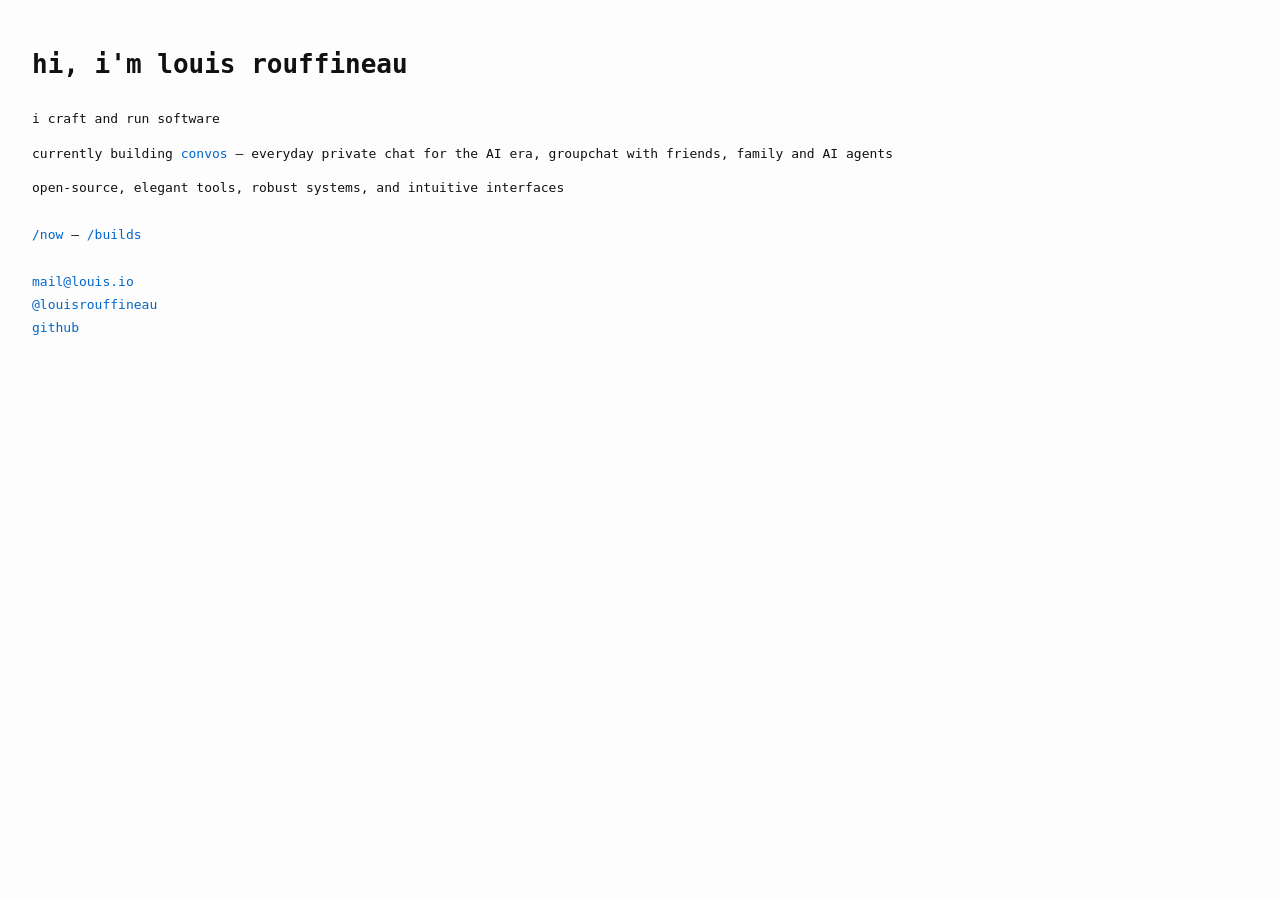
==== index.html @ 96fb40c9 "Update copy to convos.org" ====
<!DOCTYPE html>
<html lang="en">
<head>
  <meta charset="UTF-8">
  <title>louis rouffineau</title>
  <style>
    body {
      background: #fdfdfd;
      color: #111;
      font-family: monospace;
      padding: 2rem;
      margin: 0;
    }
    h1 {
      margin-bottom: 2rem;
    }
    a {
      color: #0066cc;
      text-decoration: none;
      margin-top: 1rem;
    }
    .block, .contact {
      margin-top: 2rem;
    }
    .contact a {
      display: block;
      margin-top: 0.5rem;
    }
    p {
      margin-top: 1.2rem;
    }
  </style>
</head>
<body>
  <h1>hi, i'm louis rouffineau</h1>
  <p>i craft and run software</p>
  <p>currently building <a href="https://www.convos.org">convos</a> – everyday private chat for the AI era, groupchat with friends, family and AI agents</p>
  <p>open-source, elegant tools, robust systems, and intuitive interfaces</p>

  <p class="block">
    <a href="/now">/now</a> – <a href="/builds">/builds</a>
  </p>

  <div class="contact">
    <a href="mailto:mail@louis.io">mail@louis.io</a>
    <a href="https://x.com/louisrouffineau" target="_blank">@louisrouffineau</a>
    <a href="https://github.com/lourou" target="_blank">github</a>
  </div>
</body>
</html>
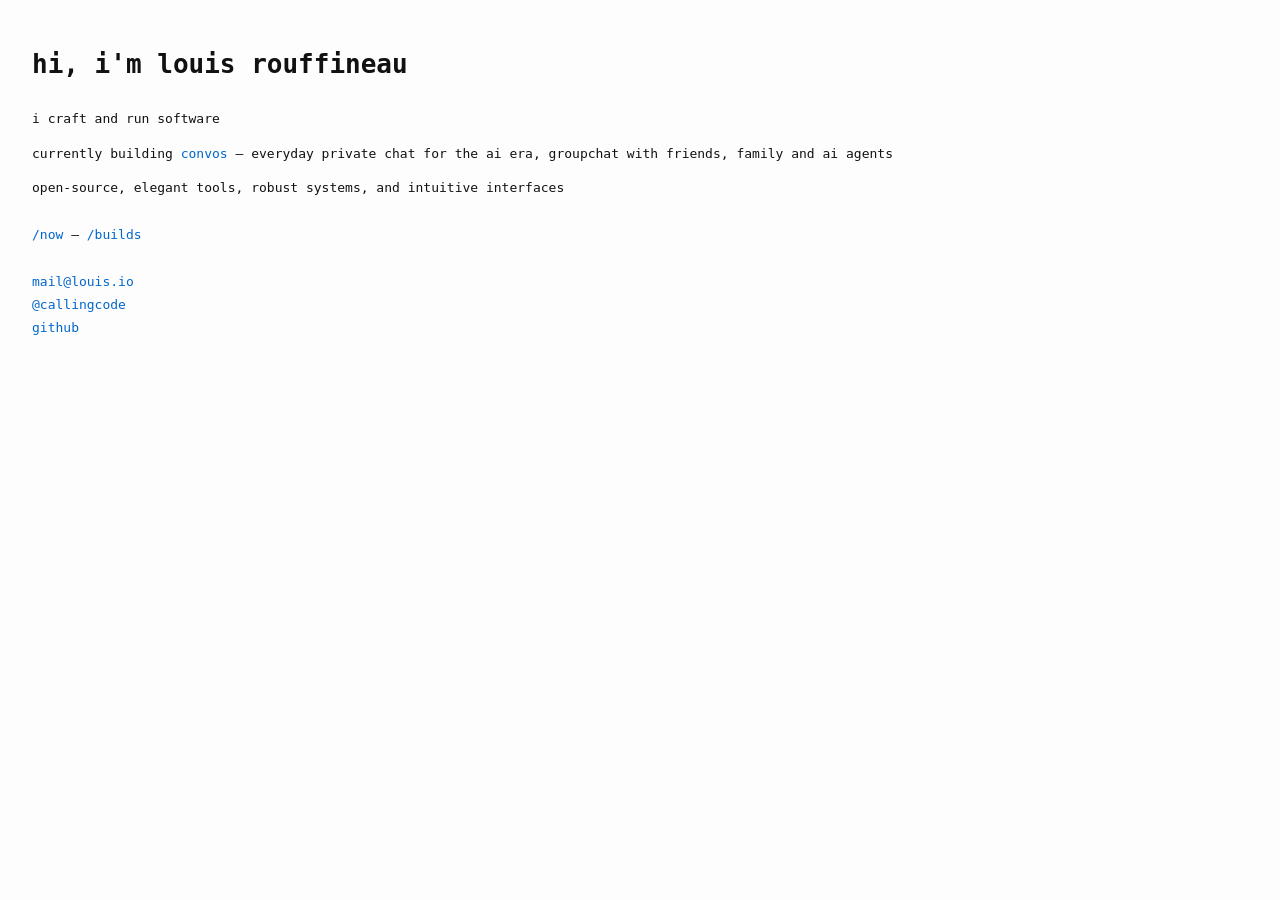
==== commit 8d254f26: "Update x handle and lowercase ai" ====
--- a/index.html
+++ b/index.html
@@ -34,7 +34,7 @@
 <body>
   <h1>hi, i'm louis rouffineau</h1>
   <p>i craft and run software</p>
-  <p>currently building <a href="https://www.convos.org">convos</a> – everyday private chat for the AI era, groupchat with friends, family and AI agents</p>
+  <p>currently building <a href="https://www.convos.org">convos</a> – everyday private chat for the ai era, groupchat with friends, family and ai agents</p>
   <p>open-source, elegant tools, robust systems, and intuitive interfaces</p>
 
   <p class="block">
@@ -43,7 +43,7 @@
 
   <div class="contact">
     <a href="mailto:mail@louis.io">mail@louis.io</a>
-    <a href="https://x.com/louisrouffineau" target="_blank">@louisrouffineau</a>
+    <a href="https://x.com/callingcode" target="_blank">@callingcode</a>
     <a href="https://github.com/lourou" target="_blank">github</a>
   </div>
 </body>
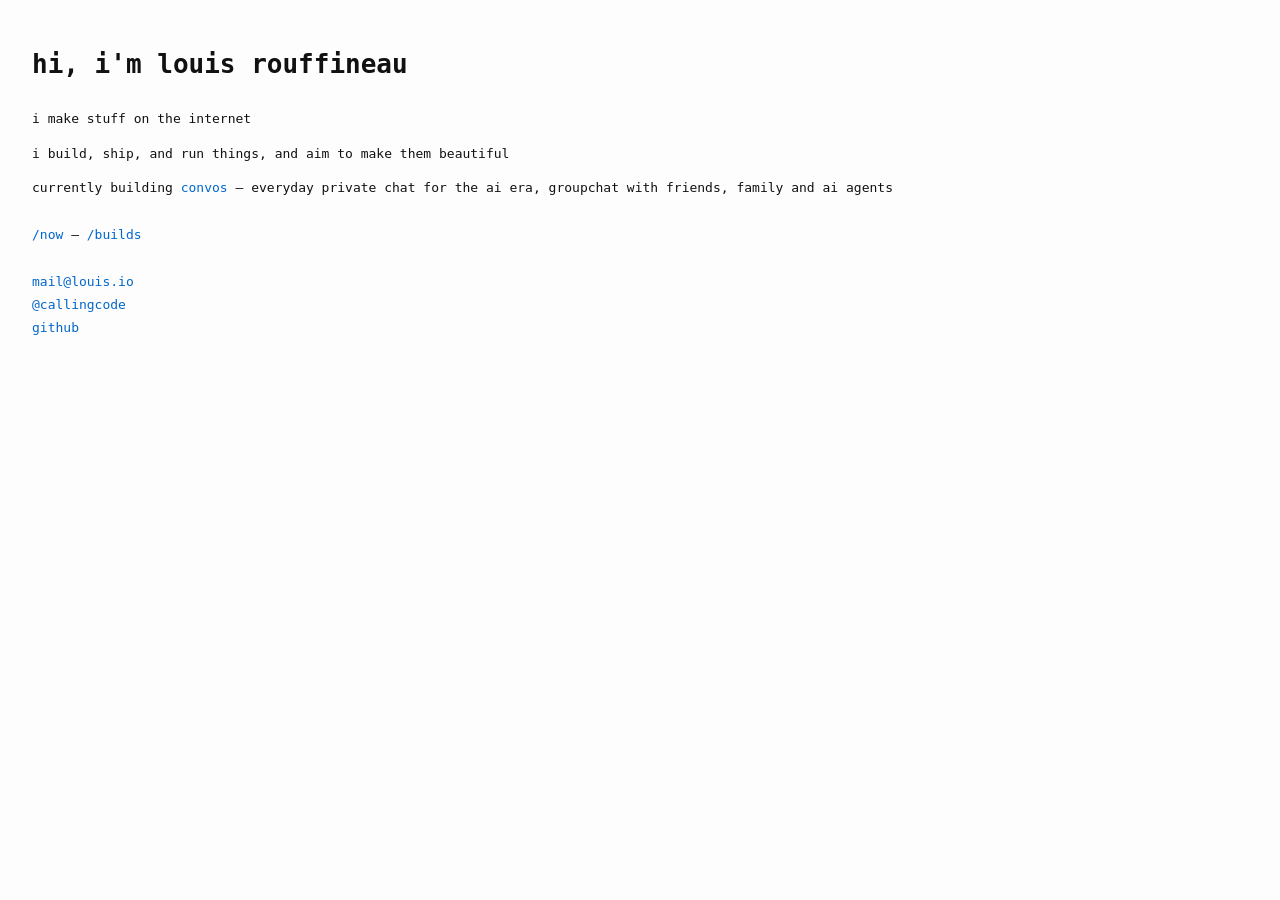
==== commit d52ca266: "Refresh intro copy" ====
--- a/index.html
+++ b/index.html
@@ -33,9 +33,9 @@
 </head>
 <body>
   <h1>hi, i'm louis rouffineau</h1>
-  <p>i craft and run software</p>
+  <p>i make stuff on the internet</p>
+  <p>i build, ship, and run things, and aim to make them beautiful</p>
   <p>currently building <a href="https://www.convos.org">convos</a> – everyday private chat for the ai era, groupchat with friends, family and ai agents</p>
-  <p>open-source, elegant tools, robust systems, and intuitive interfaces</p>
 
   <p class="block">
     <a href="/now">/now</a> – <a href="/builds">/builds</a>
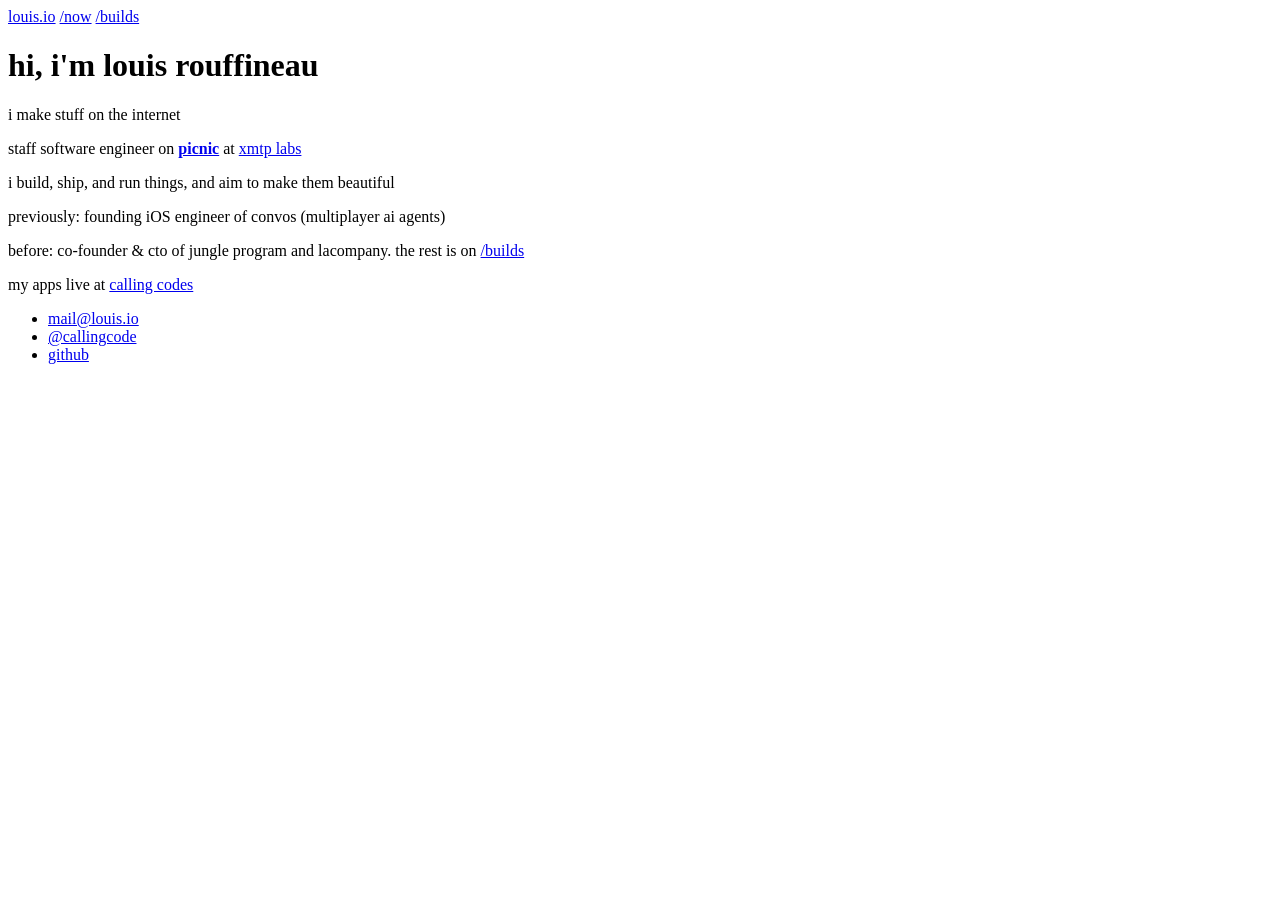
==== commit 15010a55: "Update the home page for Picnic at XMTP Labs Lead with the staff engineer role on Picnic at XMTP Lab" ====
--- a/index.html
+++ b/index.html
@@ -2,49 +2,81 @@
 <html lang="en">
 <head>
   <meta charset="UTF-8">
-  <title>louis rouffineau</title>
-  <style>
-    body {
-      background: #fdfdfd;
-      color: #111;
-      font-family: monospace;
-      padding: 2rem;
-      margin: 0;
-    }
-    h1 {
-      margin-bottom: 2rem;
-    }
-    a {
-      color: #0066cc;
-      text-decoration: none;
-      margin-top: 1rem;
-    }
-    .block, .contact {
-      margin-top: 2rem;
-    }
-    .contact a {
-      display: block;
-      margin-top: 0.5rem;
-    }
-    p {
-      margin-top: 1.2rem;
-    }
-  </style>
+  <meta name="viewport" content="width=device-width, initial-scale=1">
+  <title>Louis Rouffineau · i make stuff on the internet</title>
+  <meta name="description" content="Louis Rouffineau · staff software engineer on picnic at xmtp labs · i build, ship, and run things, and aim to make them beautiful · based in paris">
+  <link rel="canonical" href="https://louis.io/">
+  <meta name="color-scheme" content="light dark">
+  <meta name="theme-color" content="#fdfdfd" media="(prefers-color-scheme: light)">
+  <meta name="theme-color" content="#111214" media="(prefers-color-scheme: dark)">
+  <link rel="icon" href="/favicon.svg" type="image/svg+xml">
+  <link rel="preload" href="/fonts/calling-code-regular.woff2" as="font" type="font/woff2" crossorigin>
+  <link rel="stylesheet" href="/style.css">
+  <script src="/caret.js" defer></script>
+  <meta property="og:type" content="profile">
+  <meta property="og:site_name" content="louis.io">
+  <meta property="og:title" content="Louis Rouffineau · i make stuff on the internet">
+  <meta property="og:description" content="staff software engineer on picnic at xmtp labs · i build, ship, and run things, and aim to make them beautiful · based in paris">
+  <meta property="og:url" content="https://louis.io/">
+  <!-- TODO(louis): no share image exists yet. Add /og.png (1200x630) and og:image / twitter:image, then switch twitter:card to summary_large_image. -->
+  <meta name="twitter:card" content="summary">
+  <meta name="twitter:creator" content="@callingcode">
+  <meta name="twitter:title" content="Louis Rouffineau · i make stuff on the internet">
+  <meta name="twitter:description" content="staff software engineer on picnic at xmtp labs · i build, ship, and run things, and aim to make them beautiful · based in paris">
+  <!-- TODO(louis): confirm worksFor. You contract through Calling Codes, so worksFor could be Calling Codes instead of XMTP Labs. -->
+  <script type="application/ld+json">
+  {
+    "@context": "https://schema.org",
+    "@type": "Person",
+    "name": "Louis Rouffineau",
+    "url": "https://louis.io/",
+    "jobTitle": "Staff Software Engineer",
+    "worksFor": {
+      "@type": "Organization",
+      "name": "XMTP Labs",
+      "url": "https://xmtplabs.com"
+    },
+    "description": "i make stuff on the internet · staff software engineer on picnic at xmtp labs · i build, ship, and run things, and aim to make them beautiful",
+    "sameAs": [
+      "https://x.com/callingcode",
+      "https://github.com/lourou",
+      "https://callingcodes.com"
+    ]
+  }
+  </script>
 </head>
 <body>
-  <h1>hi, i'm louis rouffineau</h1>
-  <p>i make stuff on the internet</p>
-  <p>i build, ship, and run things, and aim to make them beautiful</p>
-  <p>currently building <a href="https://www.convos.org">convos</a> – everyday private chat for the ai era, groupchat with friends, family and ai agents</p>
+  <div class="page">
+    <header>
+      <nav class="site-nav" aria-label="site">
+        <a href="/" aria-current="page">louis.io</a>
+        <a href="/now">/now</a>
+        <a href="/builds">/builds</a>
+      </nav>
+    </header>
 
-  <p class="block">
-    <a href="/now">/now</a> – <a href="/builds">/builds</a>
-  </p>
+    <main>
+      <h1>hi, i'm louis rouffineau<span class="caret" aria-hidden="true"></span></h1>
+      <p class="muted">i make stuff on the&nbsp;internet</p>
 
-  <div class="contact">
-    <a href="mailto:mail@louis.io">mail@louis.io</a>
-    <a href="https://x.com/callingcode" target="_blank">@callingcode</a>
-    <a href="https://github.com/lourou" target="_blank">github</a>
+      <p class="lead">staff software engineer on <a href="https://agentpicnic.com/"><strong>picnic</strong></a> at <a href="https://xmtplabs.com">xmtp&nbsp;labs</a></p>
+
+      <p>i build, ship, and run things, and aim to make them&nbsp;beautiful</p>
+
+      <p class="section muted">previously: founding iOS engineer of convos (multiplayer&nbsp;ai&nbsp;agents)</p>
+
+      <p class="muted">before: <span class="nowrap">co-founder</span> &amp; cto of jungle program and lacompany. the rest is&nbsp;on&nbsp;<a href="/builds">/builds</a></p>
+
+      <p>my apps live at <a href="https://callingcodes.com">calling&nbsp;codes</a></p>
+    </main>
+
+    <footer>
+      <ul class="contact">
+        <li><a href="mailto:mail@louis.io">mail@louis.io</a></li>
+        <li><a href="https://x.com/callingcode" target="_blank" rel="noopener">@callingcode</a></li>
+        <li><a href="https://github.com/lourou" target="_blank" rel="noopener">github</a></li>
+      </ul>
+    </footer>
   </div>
 </body>
 </html>
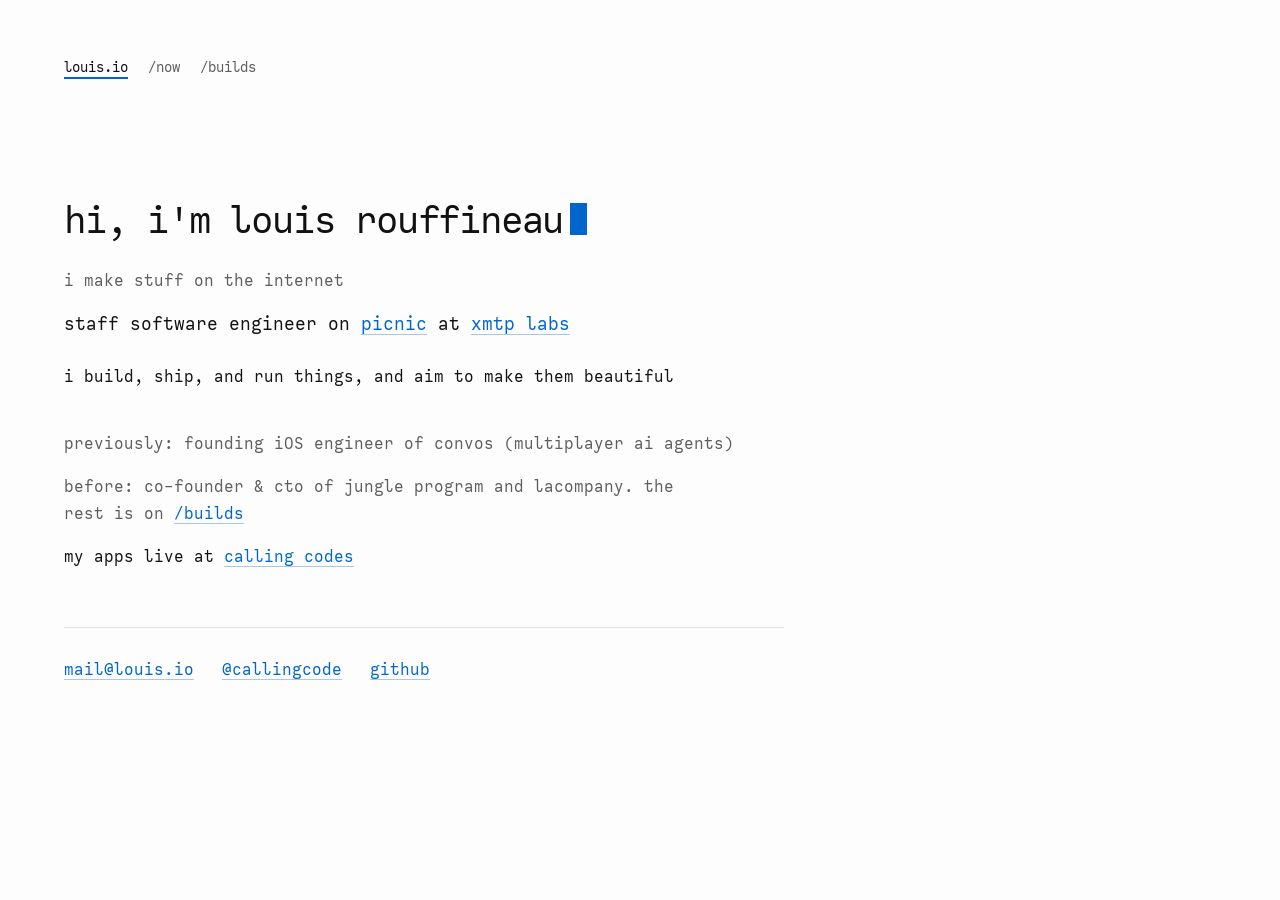
==== commit 220041c9: "Refresh louis.io: Picnic at XMTP Labs, Calling Code font, SEO and redirects Restyle the site with th" ====
--- a/index.html
+++ b/index.html
@@ -18,29 +18,39 @@
   <meta property="og:title" content="Louis Rouffineau · i make stuff on the internet">
   <meta property="og:description" content="staff software engineer on picnic at xmtp labs · i build, ship, and run things, and aim to make them beautiful · based in paris">
   <meta property="og:url" content="https://louis.io/">
-  <!-- TODO(louis): no share image exists yet. Add /og.png (1200x630) and og:image / twitter:image, then switch twitter:card to summary_large_image. -->
-  <meta name="twitter:card" content="summary">
+  <meta property="og:image" content="https://louis.io/og.png">
+  <meta property="og:image:width" content="1200">
+  <meta property="og:image:height" content="630">
+  <meta property="og:image:alt" content="hi, i'm louis rouffineau. i make stuff on the internet. louis.io">
+  <meta name="twitter:card" content="summary_large_image">
+  <meta name="twitter:image" content="https://louis.io/og.png">
   <meta name="twitter:creator" content="@callingcode">
   <meta name="twitter:title" content="Louis Rouffineau · i make stuff on the internet">
   <meta name="twitter:description" content="staff software engineer on picnic at xmtp labs · i build, ship, and run things, and aim to make them beautiful · based in paris">
-  <!-- TODO(louis): confirm worksFor. You contract through Calling Codes, so worksFor could be Calling Codes instead of XMTP Labs. -->
   <script type="application/ld+json">
   {
     "@context": "https://schema.org",
     "@type": "Person",
+    "@id": "https://louis.io/#person",
     "name": "Louis Rouffineau",
     "url": "https://louis.io/",
+    "image": "https://louis.io/og.png",
     "jobTitle": "Staff Software Engineer",
     "worksFor": {
       "@type": "Organization",
       "name": "XMTP Labs",
       "url": "https://xmtplabs.com"
     },
+    "address": {
+      "@type": "PostalAddress",
+      "addressLocality": "Paris",
+      "addressCountry": "FR"
+    },
     "description": "i make stuff on the internet · staff software engineer on picnic at xmtp labs · i build, ship, and run things, and aim to make them beautiful",
     "sameAs": [
       "https://x.com/callingcode",
       "https://github.com/lourou",
-      "https://callingcodes.com"
+      "https://callingcodes.com/"
     ]
   }
   </script>
@@ -73,8 +83,8 @@
     <footer>
       <ul class="contact">
         <li><a href="mailto:mail@louis.io">mail@louis.io</a></li>
-        <li><a href="https://x.com/callingcode" target="_blank" rel="noopener">@callingcode</a></li>
-        <li><a href="https://github.com/lourou" target="_blank" rel="noopener">github</a></li>
+        <li><a href="https://x.com/callingcode" target="_blank" rel="me noopener">@callingcode</a></li>
+        <li><a href="https://github.com/lourou" target="_blank" rel="me noopener">github</a></li>
       </ul>
     </footer>
   </div>
--- a/style.css
+++ b/style.css
@@ -0,0 +1,268 @@
+/* louis.io, one stylesheet for every page. No JS, no tracking. */
+
+/* Calling Code by Ryoichi Tsunekawa (Dharma Type), the Calling Codes brand face.
+   Latin subset, self-hosted. One weight: hierarchy comes from size and ink, never faux bold. */
+@font-face {
+  font-family: "Calling Code";
+  font-style: normal;
+  font-weight: 400;
+  font-display: swap;
+  src: url("/fonts/calling-code-regular.woff2") format("woff2");
+}
+
+:root {
+  color-scheme: light dark;
+  --paper: #fdfdfd;
+  --ink: #111;
+  --muted: #5e5e5e;
+  --faint: #6f6f6f;
+  --rule: rgba(17, 17, 17, 0.12);
+  --link: #0066cc;
+  --link-line: rgba(0, 102, 204, 0.35);
+  --select: rgba(0, 102, 204, 0.16);
+  --date: #4f6d94;
+  --date-now: #2f5c96;
+  --mono: "Calling Code", ui-monospace, Menlo, monospace;
+  --gutter: clamp(16px, 6vw, 4rem);
+}
+
+@media (prefers-color-scheme: dark) {
+  :root {
+    --paper: #111214;
+    --ink: #e8e6e1;
+    --muted: #a3a19c;
+    --faint: #8f8d88;
+    --rule: rgba(232, 230, 225, 0.14);
+    --link: #6eaaff;
+    --link-line: rgba(110, 170, 255, 0.4);
+    --select: rgba(110, 170, 255, 0.24);
+    --date: #8ea6c6;
+    --date-now: #9fb6d6;
+  }
+}
+
+*, *::before, *::after { box-sizing: border-box; }
+
+html {
+  -webkit-text-size-adjust: 100%;
+  text-size-adjust: 100%;
+}
+
+body {
+  margin: 0;
+  background: var(--paper);
+  color: var(--ink);
+  font-family: var(--mono);
+  font-synthesis: none;
+  font-size: 1.0625rem;
+  line-height: 1.6;
+  font-variant-numeric: tabular-nums;
+  -webkit-font-smoothing: antialiased;
+}
+
+::selection { background: var(--select); color: var(--ink); }
+
+.page {
+  max-width: calc(72ch + 2 * var(--gutter));
+  padding: clamp(1.5rem, 5vh, 3.5rem) var(--gutter) 4rem;
+}
+
+/* Site nav: the slash routes, the current one in ink. */
+.site-nav {
+  display: flex;
+  flex-wrap: wrap;
+  gap: 0 1.25rem;
+  margin: 0 0 clamp(3rem, 12vh, 7rem);
+  font-size: 0.9375rem;
+}
+.site-nav a {
+  display: inline-flex;
+  align-items: center;
+  min-height: 44px;
+  color: var(--muted);
+  text-decoration: none;
+}
+.site-nav a:hover { color: var(--link); }
+.site-nav a[aria-current="page"] {
+  color: var(--ink);
+  text-decoration: underline;
+  text-decoration-thickness: 2px;
+  text-decoration-color: var(--link);
+  text-underline-offset: 0.35em;
+}
+
+h1 {
+  margin: 0 0 1.5rem;
+  font-size: clamp(1.75rem, 1.1rem + 2.6vw, 2.5rem);
+  font-weight: 400;
+  line-height: 1.15;
+  letter-spacing: -0.03em;
+  text-wrap: balance;
+}
+
+/* The one signature: a terminal caret that blinks a few times, then stays. */
+.caret {
+  position: relative;
+  display: inline-block;
+  width: 0.42em;
+  height: 0.78em;
+  margin-left: 0.18em;
+  vertical-align: -0.04em;
+  background: var(--link);
+  animation: caret 1.1s steps(1, end) 5 forwards;
+}
+@keyframes caret {
+  50% { opacity: 0; }
+  100% { opacity: 1; }
+}
+/* caret.js swaps to an identical animation name, which restarts the blink. */
+.caret.reblink { animation-name: caret-again; }
+@keyframes caret-again {
+  50% { opacity: 0; }
+  100% { opacity: 1; }
+}
+@media (prefers-reduced-motion: no-preference) {
+  .caret { cursor: pointer; -webkit-tap-highlight-color: transparent; }
+  /* A slightly padded, still caret-sized hit area that leaves layout untouched. */
+  .caret::before {
+    content: "";
+    position: absolute;
+    left: -0.2em;
+    right: -0.2em;
+    top: 50%;
+    height: max(24px, 1em);
+    transform: translateY(-50%);
+  }
+}
+@media (prefers-reduced-motion: reduce) {
+  .caret { animation: none; }
+}
+
+h2 {
+  margin: 3.5rem 0 0;
+  font-size: 0.9375rem;
+  font-weight: 400;
+  color: var(--muted);
+}
+
+p { margin: 0 0 1rem; }
+
+p, dd, li { text-wrap: pretty; }
+
+.lead {
+  font-size: 1.1875rem;
+  line-height: 1.5;
+  margin-bottom: 1.5rem;
+}
+.lead strong { font-weight: 400; }
+
+.muted { color: var(--muted); }
+
+.nowrap { white-space: nowrap; }
+
+.section { margin-top: 2.5rem; }
+
+/* Prose links: underlined, so they never rely on colour alone. */
+a {
+  color: var(--link);
+  text-decoration: underline;
+  text-decoration-thickness: 1px;
+  text-decoration-color: var(--link-line);
+  text-underline-offset: 0.22em;
+  transition: text-decoration-color 0.15s ease-out;
+}
+a:hover {
+  text-decoration-color: currentColor;
+  text-decoration-thickness: 2px;
+}
+a:focus-visible {
+  outline: 2px solid var(--link);
+  outline-offset: 3px;
+  border-radius: 2px;
+}
+
+.contact {
+  list-style: none;
+  margin: 3.5rem 0 0;
+  padding: 1.25rem 0 0;
+  border-top: 1px solid var(--rule);
+  display: flex;
+  flex-wrap: wrap;
+  gap: 0 1.75rem;
+}
+.contact a {
+  display: inline-flex;
+  align-items: center;
+  min-height: 44px;
+}
+
+/* /builds */
+.entry { margin-top: 1.75rem; }
+h2 + .entry { margin-top: 1rem; }
+.entry-head {
+  display: flex;
+  flex-wrap: wrap;
+  justify-content: space-between;
+  align-items: baseline;
+  gap: 0 1rem;
+  margin: 0;
+  font-size: 1.125rem;
+  font-weight: 400;
+  line-height: 1.4;
+}
+.when {
+  color: var(--date);
+  letter-spacing: 0.02em;
+  font-size: 0.9375rem;
+  white-space: nowrap;
+}
+.when.ongoing { color: var(--date-now); }
+.role,
+.entry > .role-title,
+.entry > .desc { padding-left: 1.25rem; }
+.role { margin-top: 0.625rem; }
+.role + .role { margin-top: 1.125rem; }
+.role-title {
+  display: flex;
+  flex-wrap: wrap;
+  justify-content: space-between;
+  align-items: baseline;
+  gap: 0 1rem;
+  margin: 0;
+}
+.entry > .role-title { margin-top: 0.375rem; }
+.desc {
+  margin: 0.375rem 0 0;
+  color: var(--muted);
+}
+.sub {
+  list-style: none;
+  margin: 0.25rem 0 0;
+  padding: 0;
+  color: var(--muted);
+}
+.sub li + li { margin-top: 0.5rem; }
+.stack {
+  display: block;
+  margin-top: 0.125rem;
+  font-size: 0.875rem;
+  color: var(--faint);
+}
+
+.side-projects {
+  margin-top: 3.5rem;
+  color: var(--faint);
+}
+
+.back {
+  margin: 3.5rem 0 0;
+  padding-top: 1.25rem;
+  border-top: 1px solid var(--rule);
+}
+.back a {
+  display: inline-flex;
+  align-items: center;
+  min-height: 44px;
+}
+
+time { color: var(--muted); }
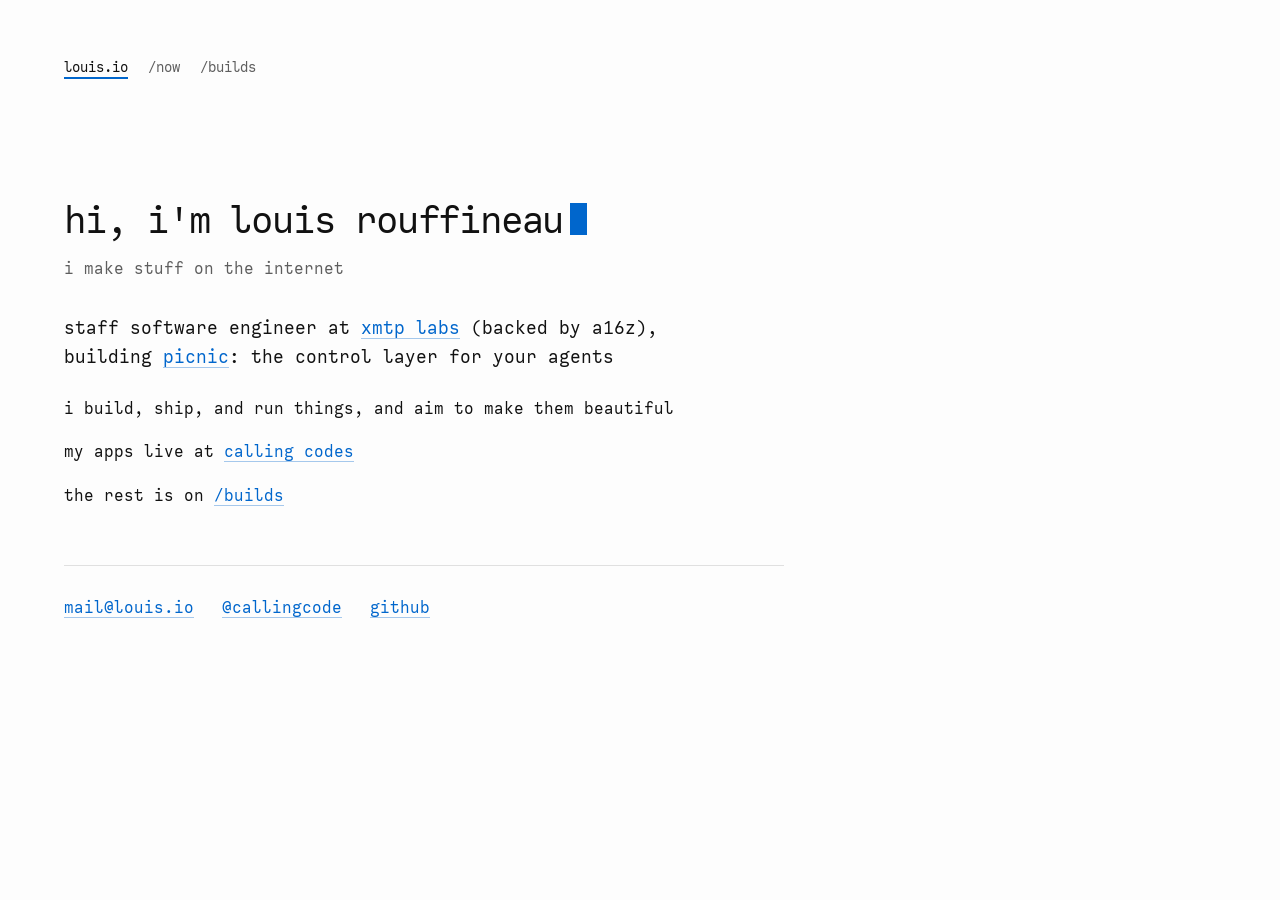
==== commit 258f61ce: "Shorten the home page and polish its spacing Describe Picnic in a few words, drop the previously/bef" ====
--- a/index.html
+++ b/index.html
@@ -9,7 +9,9 @@
   <meta name="color-scheme" content="light dark">
   <meta name="theme-color" content="#fdfdfd" media="(prefers-color-scheme: light)">
   <meta name="theme-color" content="#111214" media="(prefers-color-scheme: dark)">
+  <link rel="icon" href="/favicon-32.png" type="image/png" sizes="32x32">
   <link rel="icon" href="/favicon.svg" type="image/svg+xml">
+  <link rel="apple-touch-icon" href="/apple-touch-icon.png">
   <link rel="preload" href="/fonts/calling-code-regular.woff2" as="font" type="font/woff2" crossorigin>
   <link rel="stylesheet" href="/style.css">
   <script src="/caret.js" defer></script>
@@ -66,25 +68,23 @@
     </header>
 
     <main>
-      <h1>hi, i'm louis rouffineau<span class="caret" aria-hidden="true"></span></h1>
-      <p class="muted">i make stuff on the&nbsp;internet</p>
+      <h1>hi, i'm louis&nbsp;rouffineau<span class="caret" aria-hidden="true"></span></h1>
+      <p class="muted tagline">i make stuff on the&nbsp;internet</p>
 
-      <p class="lead">staff software engineer on <a href="https://agentpicnic.com/"><strong>picnic</strong></a> at <a href="https://xmtplabs.com">xmtp&nbsp;labs</a></p>
+      <p class="lead">staff software engineer at&nbsp;<a href="https://xmtplabs.com/">xmtp&nbsp;labs</a> (backed&nbsp;by&nbsp;a16z), building <a href="https://agentpicnic.com/"><strong>picnic</strong></a>: the&nbsp;control layer for&nbsp;your&nbsp;agents</p>
 
-      <p>i build, ship, and run things, and aim to make them&nbsp;beautiful</p>
-
-      <p class="section muted">previously: founding iOS engineer of convos (multiplayer&nbsp;ai&nbsp;agents)</p>
-
-      <p class="muted">before: <span class="nowrap">co-founder</span> &amp; cto of jungle program and lacompany. the rest is&nbsp;on&nbsp;<a href="/builds">/builds</a></p>
+      <p>i build, ship, and run things, and&nbsp;aim to make them&nbsp;beautiful</p>
 
       <p>my apps live at <a href="https://callingcodes.com">calling&nbsp;codes</a></p>
+
+      <p>the rest is&nbsp;on&nbsp;<a href="/builds">/builds</a></p>
     </main>
 
     <footer>
       <ul class="contact">
         <li><a href="mailto:mail@louis.io">mail@louis.io</a></li>
-        <li><a href="https://x.com/callingcode" target="_blank" rel="me noopener">@callingcode</a></li>
-        <li><a href="https://github.com/lourou" target="_blank" rel="me noopener">github</a></li>
+        <li><a href="https://x.com/callingcode" rel="me">@callingcode</a></li>
+        <li><a href="https://github.com/lourou" rel="me">github</a></li>
       </ul>
     </footer>
   </div>
--- a/style.css
+++ b/style.css
@@ -154,9 +154,16 @@
   line-height: 1.5;
   margin-bottom: 1.5rem;
 }
+/* Wide screens: balance the two lines so nothing dangles. Phones keep pretty, which keeps the parenthetical whole. */
+@media (min-width: 40em) {
+  .lead { text-wrap: balance; }
+}
 .lead strong { font-weight: 400; }
 
 .muted { color: var(--muted); }
+
+/* The home tagline belongs to the h1: tight above, a clear break below. */
+.tagline { margin: -0.75rem 0 2rem; }
 
 .nowrap { white-space: nowrap; }
 
@@ -188,7 +195,7 @@
   border-top: 1px solid var(--rule);
   display: flex;
   flex-wrap: wrap;
-  gap: 0 1.75rem;
+  gap: 0 clamp(1.25rem, 3vw, 1.75rem);
 }
 .contact a {
   display: inline-flex;
